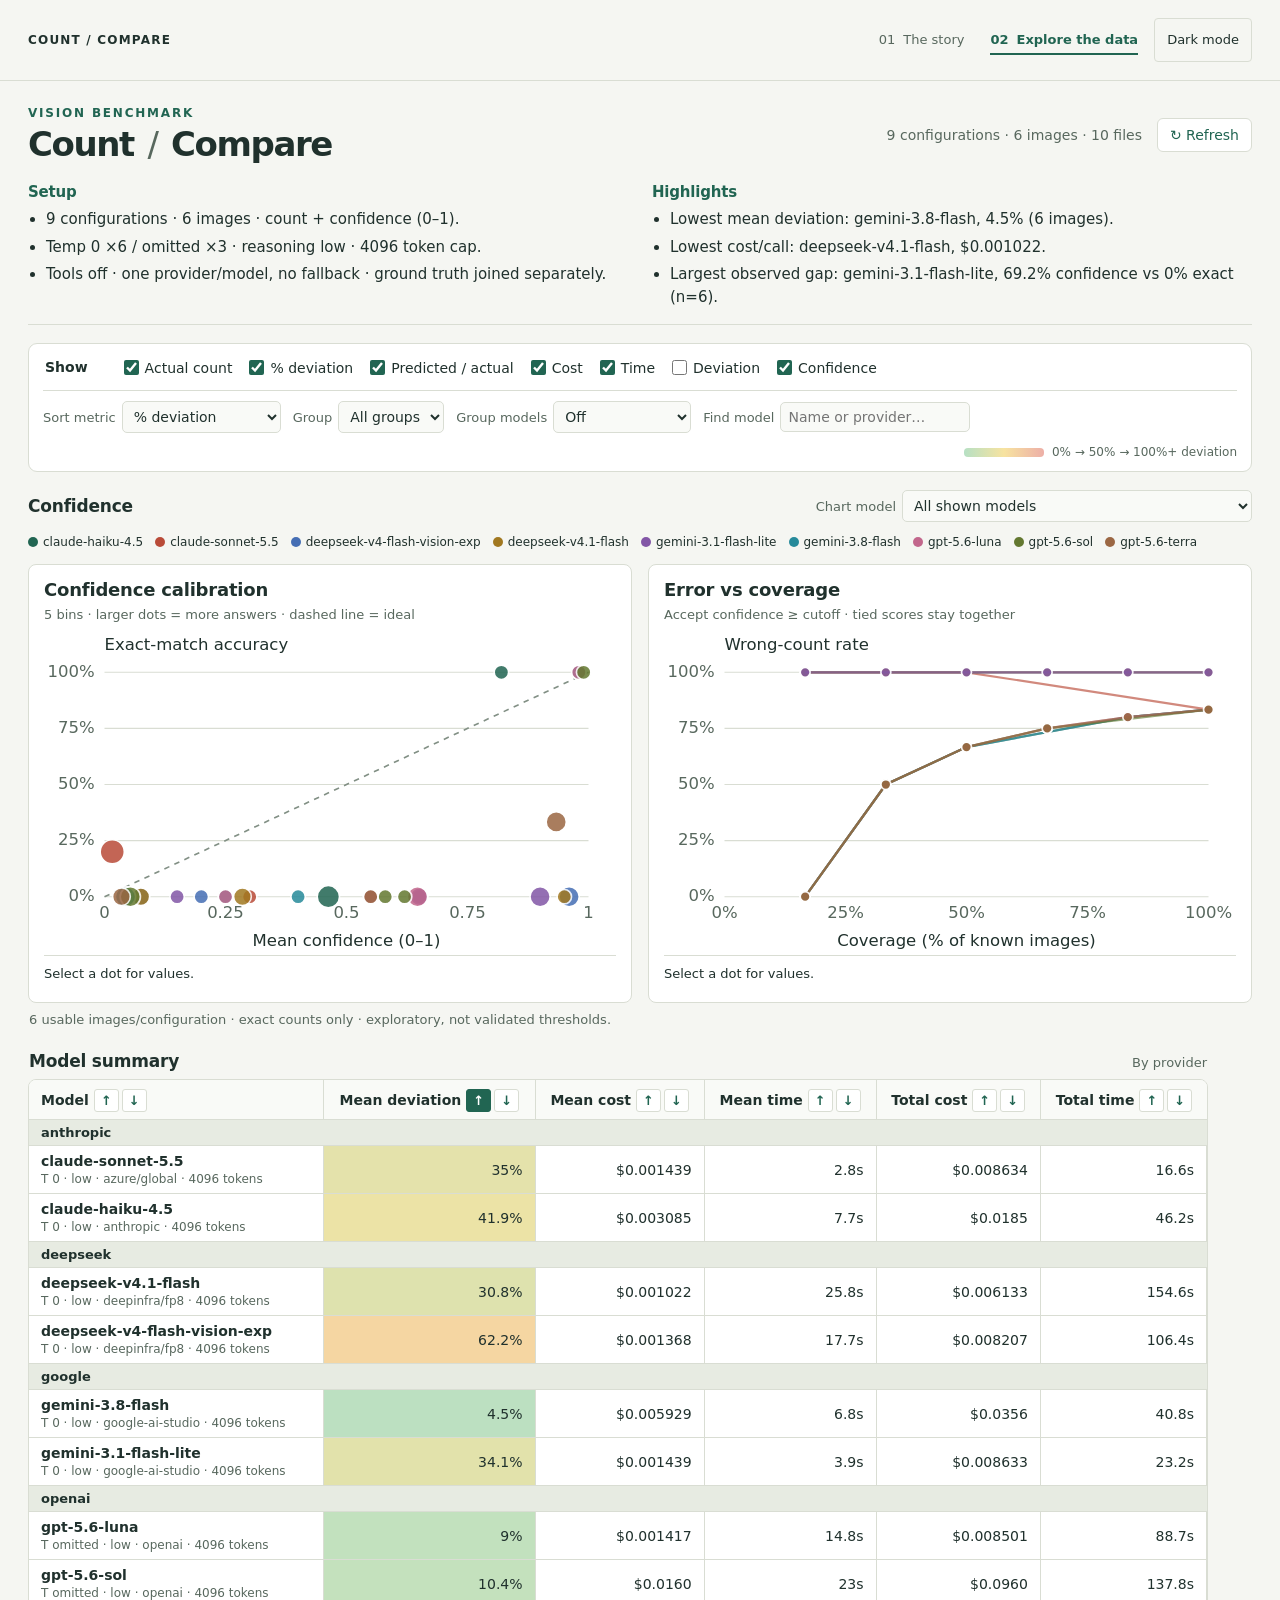
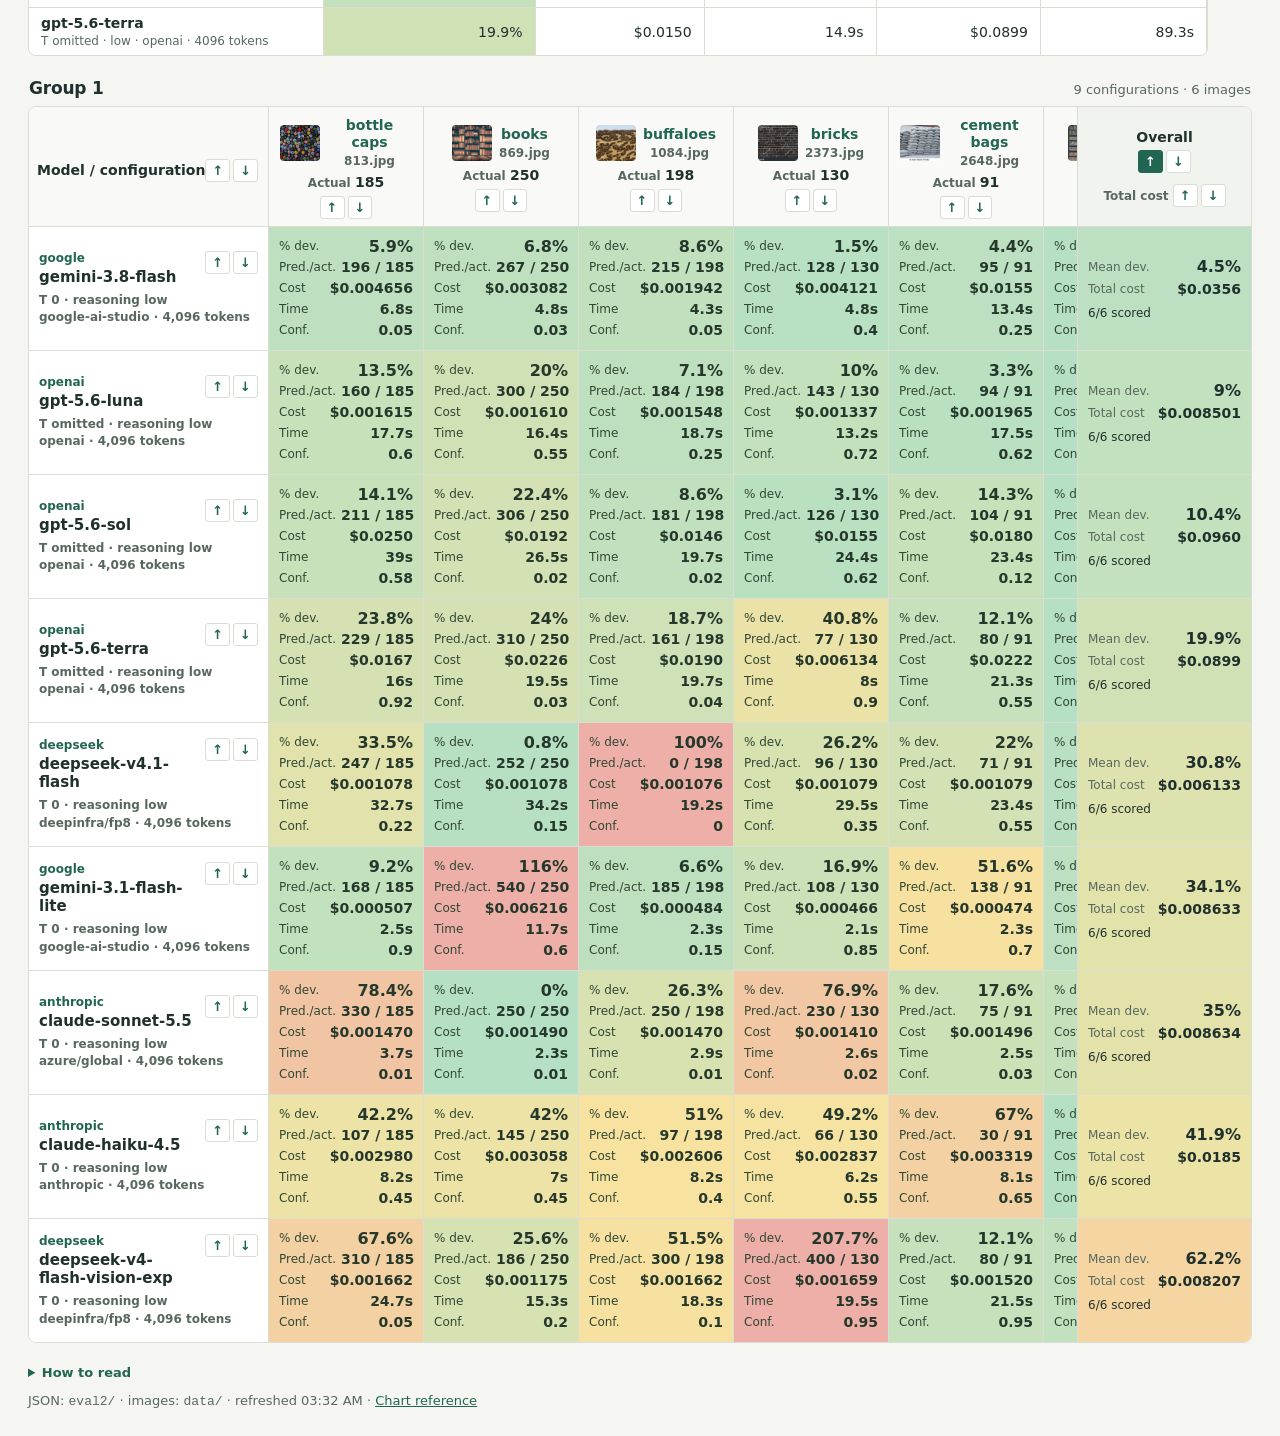
==== compare.html @ f66fe293 "docs: create data story" ====
<!doctype html>
<html lang="en">
<head>
  <meta charset="utf-8">
  <meta name="color-scheme" content="light dark">
  <meta name="viewport" content="width=device-width, initial-scale=1">
  <meta name="description" content="A compact comparison of image-counting predictions, confidence, cost and latency.">
  <script src="theme.js?v=2"></script>
  <link rel="stylesheet" href="theme.css?v=2">
  <title>Count / Compare</title>
  <link rel="stylesheet" href="styles.css?v=2">
  <link rel="stylesheet" href="navigation.css?v=2">
  <script src="charts.js?v=2" defer></script>
  <script src="app.js?v=2" defer></script>
</head>
<body>
  <nav class="page-nav" aria-label="Benchmark pages"><a class="page-brand" href="index.html">COUNT / COMPARE</a><div><a href="index.html">01 <span>The story</span></a><a href="compare.html" aria-current="page">02 <span>Explore the data</span></a></div><button id="theme-toggle" class="theme-toggle" type="button" aria-label="Switch to dark mode">Dark mode</button></nav>
  <main>
    <header class="masthead">
      <div><p class="eyebrow">VISION BENCHMARK</p><h1>Count <span>/</span> Compare</h1></div>
      <div class="header-right"><p id="summary" aria-live="polite">Loading results…</p><button id="reload" type="button">↻ Refresh</button></div>
    </header>
    <section class="overview" aria-label="Benchmark setup and observations">
      <div><h2>Setup</h2><ul id="setup-notes"><li>Loading configuration…</li></ul></div>
      <div><h2>Highlights</h2><ul id="model-observations"><li>Loading observations…</li></ul></div>
    </section>
    <section class="controls" aria-label="Table settings">
      <fieldset id="metrics"><legend>Show</legend></fieldset>
      <div class="control-row">
        <label>Sort metric <select id="sort-metric" aria-label="Metric for row and column sorting"></select></label>
        <label>Group <select id="group-filter" aria-label="Filter image group"><option value="">All groups</option></select></label>
        <label>Group models <select id="provider-grouping" aria-label="Group models by provider"><option value="">Off</option><option value="asc">Provider A → Z</option><option value="desc">Provider Z → A</option></select></label>
        <label class="search-label">Find model <input id="search" type="search" placeholder="Name or provider…"></label>
        <div class="legend"><span class="ramp" aria-hidden="true"></span><span>0% → 50% → 100%+ deviation</span></div>
      </div>
    </section>
    <details id="warnings" hidden><summary></summary><ul></ul></details>
    <div id="confidence-charts"></div>
    <div id="model-summary"></div>
    <div id="results" aria-live="polite"></div>
    <footer>
      <details class="method-notes"><summary>How to read</summary>
        <p>% deviation = |predicted − actual| / actual × 100; Δ count = predicted − actual. Mean deviation weights images equally, excluding missing predictions and zero actual counts. Confidence is P(exact count); chart accuracy requires an exact match.</p>
        <p>Header arrows sort models; model-row arrows sort images. Provider grouping keeps sorts within providers. Missing values stay last. Cost/time means exclude missing values and skipped calls; totals include known failed-call charges. * marks a partial total. Times are summed request latencies, not wall time.</p>
        <p>Latest record wins per image/configuration. Totals cover displayed records. Charts omit invalid confidence and ambiguous ground truth; coverage includes all images with known ground truth. Equal-confidence answers share one cutoff.</p>
      </details>
      <p>JSON: <code>eval2/</code> · images: <code>data/</code> · <span id="loaded-at"></span> · <a href="https://sanand0.github.io/llmevals/confidence-calibration/" target="_blank" rel="noopener">Chart reference</a></p>
    </footer>
    <noscript>Enable JavaScript to load the result files.</noscript>
  </main>
</body>
</html>
---- theme.css ----
:root {
  color-scheme: light;
  --paper: #f8f6f0; --page-bg: #f5f6f2; --ink: #23352f; --text: #20312d;
  --muted: #58685e; --green: #24624e; --accent: #216552; --on-accent: #ffffff;
  --red: #a44934; --on-red: #ffffff; --line: #d9ddd3; --soft: #e7ebe2;
  --surface: #ffffff; --surface-alt: #f9faf7; --surface-muted: #f1f4ee;
  --hover: #e5eee7; --neutral-mark: #647d6c; --mark-outline: #829085;
  --track: #e9e9e1; --excluded: #e0e3db; --excluded-ink: #596b60;
  --heat-text: #25382b; --heat-label: #314735; --warning-bg: #fff6e4; --warning-ink: #725f3b;
  --series-1: #216552; --series-2: #b94b38; --series-3: #456eb4; --series-4: #a17820;
  --series-5: #8256a6; --series-6: #268a9a; --series-7: #c2678c; --series-8: #637830;
  --series-9: #9b6743; --series-10: #56626f;
  --heat-low: #b6e0c4; --heat-mid: #f7e3a0; --heat-high: #edafa7;
}
:root[data-theme="dark"] {
  color-scheme: dark;
  --paper: #171f1c; --page-bg: #171f1c; --ink: #e6eae0; --text: #e6eae0;
  --muted: #b4c0b5; --green: #8bcdb0; --accent: #8bcdb0; --on-accent: #17261e;
  --red: #efaa91; --on-red: #291b16; --line: #3d4b42; --soft: #26362d;
  --surface: #202c25; --surface-alt: #26322b; --surface-muted: #2b382f;
  --hover: #34453a; --neutral-mark: #9aaa99; --mark-outline: #a0ad9e;
  --track: #303e34; --excluded: #344138; --excluded-ink: #b4c0b5;
  --heat-text: #eef1e8; --heat-label: #dee6dc; --warning-bg: #3a3221; --warning-ink: #edd5a4;
  --series-1: #8bcdb0; --series-2: #efaa91; --series-3: #91b6f0; --series-4: #dfc279;
  --series-5: #c5a3e3; --series-6: #81c8d7; --series-7: #e6a2c3; --series-8: #bacf85;
  --series-9: #d5ad8d; --series-10: #b7c2cc;
  --heat-low: #2a4f3b; --heat-mid: #5a4c23; --heat-high: #63312e;
}
---- styles.css ----
:root {
  font-family: Inter, ui-sans-serif, system-ui, -apple-system, BlinkMacSystemFont, "Segoe UI", sans-serif;
  font-size: 15px;
  color: var(--text);
  background: var(--page-bg);
  font-synthesis: none;
}
* { box-sizing: border-box; }
body { margin: 0; }
main { max-width: 1680px; margin: auto; padding: 25px 28px 18px; }
button, input, select { font: inherit; }
button, select { cursor: pointer; }
button, a { color: var(--accent); }
button:hover { background: var(--hover); }
button:disabled { opacity: .5; cursor: wait; }
button:focus-visible, input:focus-visible, select:focus-visible, a:focus-visible,
summary:focus-visible, .table-wrap:focus-visible { outline: 2px solid var(--accent); outline-offset: 3px; }
.masthead { display: flex; justify-content: space-between; align-items: center; gap: 20px; margin-bottom: 20px; }
.eyebrow { font-size: 12px; font-weight: 750; letter-spacing: .15em; color: var(--accent); margin: 0 0 6px; }
h1 { font-size: 34px; letter-spacing: -1.4px; line-height: 1.1; margin: 0; font-weight: 650; }
h1 span { color: var(--muted); font-weight: 350; padding: 0 3px; }
h2 { font-size: 17px; letter-spacing: -.2px; margin: 0; font-weight: 700; }
.header-right { display: flex; align-items: center; gap: 15px; font-size: 14px; color: var(--muted); }
.header-right button { border: 1px solid var(--line); border-radius: 6px; background: var(--surface); padding: 8px 12px; }
.overview { display: grid; grid-template-columns: 1fr 1fr; gap: 24px; margin: 0 0 18px; padding-bottom: 16px; border-bottom: 1px solid var(--line); }
.overview h2 { color: var(--accent); font-size: 15px; }
.overview ul { padding-left: 18px; margin: 7px 0 0; font-size: 15px; line-height: 1.5; }
.overview li + li { margin-top: 5px; }
.overview li { overflow-wrap: anywhere; }
.controls { background: var(--surface); border: 1px solid var(--line); border-radius: 9px; padding: 12px 14px; margin-bottom: 18px; }
fieldset { border: 0; margin: 0; padding: 0; display: flex; align-items: center; flex-wrap: wrap; gap: 10px 17px; font-size: 14px; }
legend { float: left; font-weight: 700; margin-right: 17px; line-height: 23px; }
label { display: inline-flex; align-items: center; gap: 6px; }
input[type=checkbox] { accent-color: var(--accent); margin: 0; width: 15px; height: 15px; cursor: pointer; }
.control-row { display: flex; align-items: center; gap: 12px; flex-wrap: wrap; border-top: 1px solid var(--line); margin-top: 11px; padding-top: 10px; font-size: 13px; color: var(--muted); }
select, input[type=search] { border: 1px solid var(--line); border-radius: 5px; padding: 6px 7px; background: var(--surface-alt); color: var(--text); font-size: 14px; max-width: 210px; }
.legend { display: flex; gap: 8px; align-items: center; margin-left: auto; font-size: 12px; white-space: nowrap; }
.ramp { display: block; width: 80px; height: 9px; border-radius: 4px; background: linear-gradient(90deg, var(--heat-low), var(--heat-mid), var(--heat-high)); }
.charts-section { margin-bottom: 22px; }
.charts-heading { display: flex; align-items: center; justify-content: space-between; gap: 12px; margin-bottom: 10px; }
.charts-heading label { font-size: 13px; color: var(--muted); min-width: 0; }
.charts-heading select { max-width: 350px; min-width: 0; }
.chart-legend { display: flex; flex-wrap: wrap; gap: 5px 12px; margin-bottom: 12px; }
.chart-legend button { display: inline-flex; align-items: center; gap: 5px; border: 0; border-radius: 4px; padding: 3px 0; background: transparent; color: var(--text); font-size: 12px; overflow-wrap: anywhere; }
.chart-legend button:hover { background: var(--hover); }
.chart-legend i { width: 10px; height: 10px; border-radius: 50%; flex-shrink: 0; }
.chart-panels { display: grid; grid-template-columns: repeat(2, minmax(0, 1fr)); gap: 16px; }
.chart-card { border: 1px solid var(--line); background: var(--surface); border-radius: 8px; padding: 14px 15px 0; min-width: 0; }
.chart-card h3 { font-size: 18px; letter-spacing: -.2px; margin: 0 0 5px; }
.chart-description { font-size: 13px; color: var(--muted); line-height: 1.5; margin: 0; }
.chart-card svg { display: block; width: 100%; max-height: 350px; }
.chart-grid { stroke: var(--line); stroke-width: 1; }
.chart-diagonal { stroke: var(--mark-outline); stroke-width: 1.5; stroke-dasharray: 5 5; }
.chart-tick { font-size: 15px; fill: var(--muted); }
.chart-axis { font-size: 15px; fill: var(--text); }
.chart-point { cursor: pointer; opacity: .85; }
.chart-point:hover, .chart-point:focus { opacity: 1; stroke: var(--text); stroke-width: 2.5; outline: none; }
.chart-detail { border-top: 1px solid var(--line); min-height: 47px; margin: 0; padding: 8px 0; font-size: 13px; line-height: 1.5; color: var(--text); overflow-wrap: anywhere; }
.chart-note { font-size: 13px; color: var(--muted); line-height: 1.5; margin: 7px 1px 0; }
section.group { margin-bottom: 20px; }
.group-heading { display: flex; align-items: baseline; justify-content: space-between; gap: 10px; margin: 0 1px 8px; }
.group-heading p { margin: 0; font-size: 13px; color: var(--muted); }
.table-wrap { overflow: auto; border: 1px solid var(--line); border-radius: 8px; background: var(--surface); isolation: isolate; }
table { border-spacing: 0; width: 100%; font-size: 14px; table-layout: fixed; }
th, td { border-bottom: 1px solid var(--line); border-right: 1px solid var(--line); padding: 9px 10px; vertical-align: middle; }
thead th { position: sticky; top: 0; z-index: 3; background: var(--surface-alt); color: var(--text); font-weight: 600; text-align: center; padding: 10px 8px 7px; }
thead th:first-child, .model-cell { position: sticky; left: 0; background: var(--surface); text-align: left; z-index: 2; width: 240px; }
thead th:first-child { z-index: 5; background: var(--surface-alt); }
.overall, thead th:last-child { position: sticky; right: 0; z-index: 2; width: 174px; border-left: 1px solid var(--line); border-right: 0; background: var(--surface-alt); }
thead th:last-child { z-index: 5; background: var(--surface-muted); }
thead th:not(:first-child):not(:last-child) { width: 155px; }
.image-link { display: flex; align-items: center; justify-content: center; gap: 7px; text-decoration: none; }
.image-link:hover .image-label { text-decoration: underline; }
.image-link img { width: 40px; height: 36px; object-fit: cover; border-radius: 4px; background: var(--soft); flex-shrink: 0; }
.image-label { font-size: 14px; line-height: 1.2; overflow-wrap: anywhere; max-width: 86px; }
.image-id { color: var(--muted); font-size: 12px; margin-top: 3px; }
.actual { font-size: 12px; margin: 6px 0 1px; color: var(--muted); }
.actual strong { color: var(--text); font-size: 14px; }
.arrows { display: inline-flex; gap: 3px; align-items: center; margin-top: 5px; }
.arrows button { border: 1px solid var(--line); border-radius: 3px; background: var(--surface); padding: 1px 6px; font-size: 13px; line-height: 19px; }
.arrows button[aria-pressed=true] { color: var(--on-accent); background: var(--accent); border-color: var(--accent); }
.model-name { font-size: 15px; font-weight: 650; line-height: 1.25; overflow-wrap: anywhere; }
.model-vendor { font-size: 12px; color: var(--accent); font-weight: 650; margin-bottom: 3px; }
.model-spec { font-size: 12px; color: var(--muted); line-height: 1.45; margin-top: 5px; overflow-wrap: anywhere; }
.model-cell .arrows { float: right; margin-top: 0; margin-left: 6px; }
.metric { display: flex; justify-content: space-between; gap: 5px; line-height: 21px; font-variant-numeric: tabular-nums; white-space: nowrap; }
.metric-label { color: var(--muted); font-size: 12px; }
.metric-value { font-size: 14px; font-weight: 600; }
.primary .metric-value { font-size: 16px; font-weight: 750; }
.result-cell { background: var(--surface-muted); color: var(--heat-text); }
.overall .metric { line-height: 22px; }
.coverage { margin-top: 5px; font-size: 12px; line-height: 1.4; }
.missing, .failed, .status-note { font-size: 13px; color: var(--muted); }
.failed, .status-note { color: var(--red); }
.status-note { margin-bottom: 4px; }
.empty { padding: 24px; text-align: center; background: var(--surface); border: 1px solid var(--line); border-radius: 8px; color: var(--muted); }
tbody tr:last-child > * { border-bottom: 0; }
tbody tr:hover .model-cell { background: var(--hover); }
.provider-heading th { position: static; text-align: left; background: var(--soft); color: var(--text); font-size: 13px; font-weight: 700; padding: 6px 12px; border-right: 0; }
.summary-section { max-width: 1180px; margin: 0 0 22px; }
.summary-table { table-layout: auto; min-width: 980px; font-size: 14px; }
.summary-table th, .summary-table td { padding: 7px 12px; font-variant-numeric: tabular-nums; }
.summary-table td { text-align: right; }
.summary-table thead th:not(:first-child) { width: auto; position: static; border-left: 0; background: var(--surface-alt); white-space: nowrap; }
.summary-table thead th:first-child, .summary-model { width: 295px; min-width: 250px; text-align: left; }
.summary-model { position: sticky; left: 0; background: var(--surface); z-index: 2; font-weight: 600; overflow-wrap: anywhere; }
.summary-model small { display: block; color: var(--muted); font-size: 12px; font-weight: 400; margin-top: 3px; }
.summary-table .arrows { margin-top: 2px; margin-left: 5px; }
.summary-table .provider-heading th { padding: 5px 12px; }
.summary-table tbody:not(:last-child) tr:last-child > * { border-bottom: 1px solid var(--line); }
.summary-note { font-size: 13px; color: var(--muted); margin: 7px 1px 0; }
footer { font-size: 13px; color: var(--muted); line-height: 1.5; margin-top: 16px; max-width: 1180px; }
footer p { margin: 8px 0; }
.method-notes summary { cursor: pointer; color: var(--accent); font-weight: 600; }
code { font-size: inherit; }
#warnings { font-size: 14px; border: 1px solid var(--line); background: var(--warning-bg); border-radius: 6px; padding: 9px 12px; margin: 0 0 12px; color: var(--warning-ink); }
#warnings ul { padding-left: 20px; margin-bottom: 0; }
.load-error { color: var(--red); }
.table-wrap::-webkit-scrollbar { width: 8px; height: 8px; }
.table-wrap::-webkit-scrollbar-thumb { background: var(--mark-outline); border-radius: 8px; }
.table-wrap::-webkit-scrollbar-track { background: var(--surface-muted); }
@media (max-width: 750px) {
  .overview, .chart-panels { grid-template-columns: 1fr; }
  .overview { gap: 12px; }
  .chart-panels { gap: 12px; }
  .chart-card { padding: 12px 10px 0; }
  .charts-heading { align-items: flex-start; }
  .charts-heading label { flex-direction: column; align-items: flex-start; gap: 4px; }
  .charts-heading select { max-width: 220px; }
  .chart-tick, .chart-axis { font-size: 20px; }
}
@media (max-width: 650px) {
  main { padding: 17px 12px; }
  .masthead { flex-wrap: wrap; align-items: flex-start; gap: 12px; margin-bottom: 17px; }
  h1 { font-size: 29px; white-space: nowrap; }
  .header-right { width: 100%; justify-content: space-between; gap: 8px; }
  .header-right p { margin: 0; line-height: 1.5; font-size: 12px; }
  .controls { padding: 10px; }
  fieldset { gap: 9px 13px; }
  legend { margin-right: 10px; }
  .control-row { gap: 10px; }
  .legend { margin-left: 0; }
  thead th:first-child, .model-cell { width: 168px; }
  .overall, thead th:last-child { position: static; }
  th, td { padding: 9px; }
  .group-heading { align-items: center; }
  .group-heading p { font-size: 12px; }
  .summary-table thead th:first-child, .summary-model { width: 230px; min-width: 210px; }
  .summary-table th, .summary-table td { padding: 7px 10px; }
}
@media (prefers-reduced-motion: no-preference) { button { transition: background .15s ease; } }

.result-cell .metric-label { color: var(--heat-label); }
---- navigation.css ----
.page-nav { display: flex; align-items: center; justify-content: space-between; gap: 16px; max-width: 1680px; margin: auto; padding: 18px 28px; border-bottom: 1px solid var(--line); font: 13px/1.4 ui-sans-serif, system-ui, sans-serif; }
.page-nav a { color: var(--muted); text-decoration: none; }
.page-nav .page-brand { color: var(--text); font-size: 12px; font-weight: 750; letter-spacing: .1em; }
.page-nav > div { display: flex; gap: 26px; }
.page-nav > div a { display: flex; gap: 8px; padding: 4px 0; }
.page-nav a[aria-current] { color: var(--accent); font-weight: 700; box-shadow: 0 2px var(--accent); }
.page-nav a:hover { color: var(--accent); }
.page-nav a:focus-visible { outline: 2px solid var(--accent); outline-offset: 5px; }
@media (max-width: 650px) { .page-nav { padding: 15px 16px; } .page-nav > div { gap: 16px; } .page-nav .page-brand { max-width: 74px; font-size: 10px; } .page-nav > div a { gap: 5px; font-size: 12px; } }

.page-nav > div { margin-left: auto; }
.theme-toggle { border: 1px solid var(--line); border-radius: 4px; background: transparent; color: var(--text); min-height: 44px; padding: 8px 12px; font: inherit; cursor: pointer; white-space: nowrap; }
.theme-toggle:hover { background: var(--hover); }
.theme-toggle:focus-visible { outline: 2px solid var(--accent); outline-offset: 4px; }
@media (max-width: 600px) { .page-nav { display: grid; grid-template-columns: 1fr auto; gap: 8px 18px; } .page-nav .page-brand { max-width: none; font-size: 11px; } .page-nav > div { grid-column: 1 / -1; grid-row: 2; margin: 0; justify-content: space-between; } .theme-toggle { grid-column: 2; grid-row: 1; font-size: 12px; } .page-nav > div a { min-height: 44px; align-items: center; } }
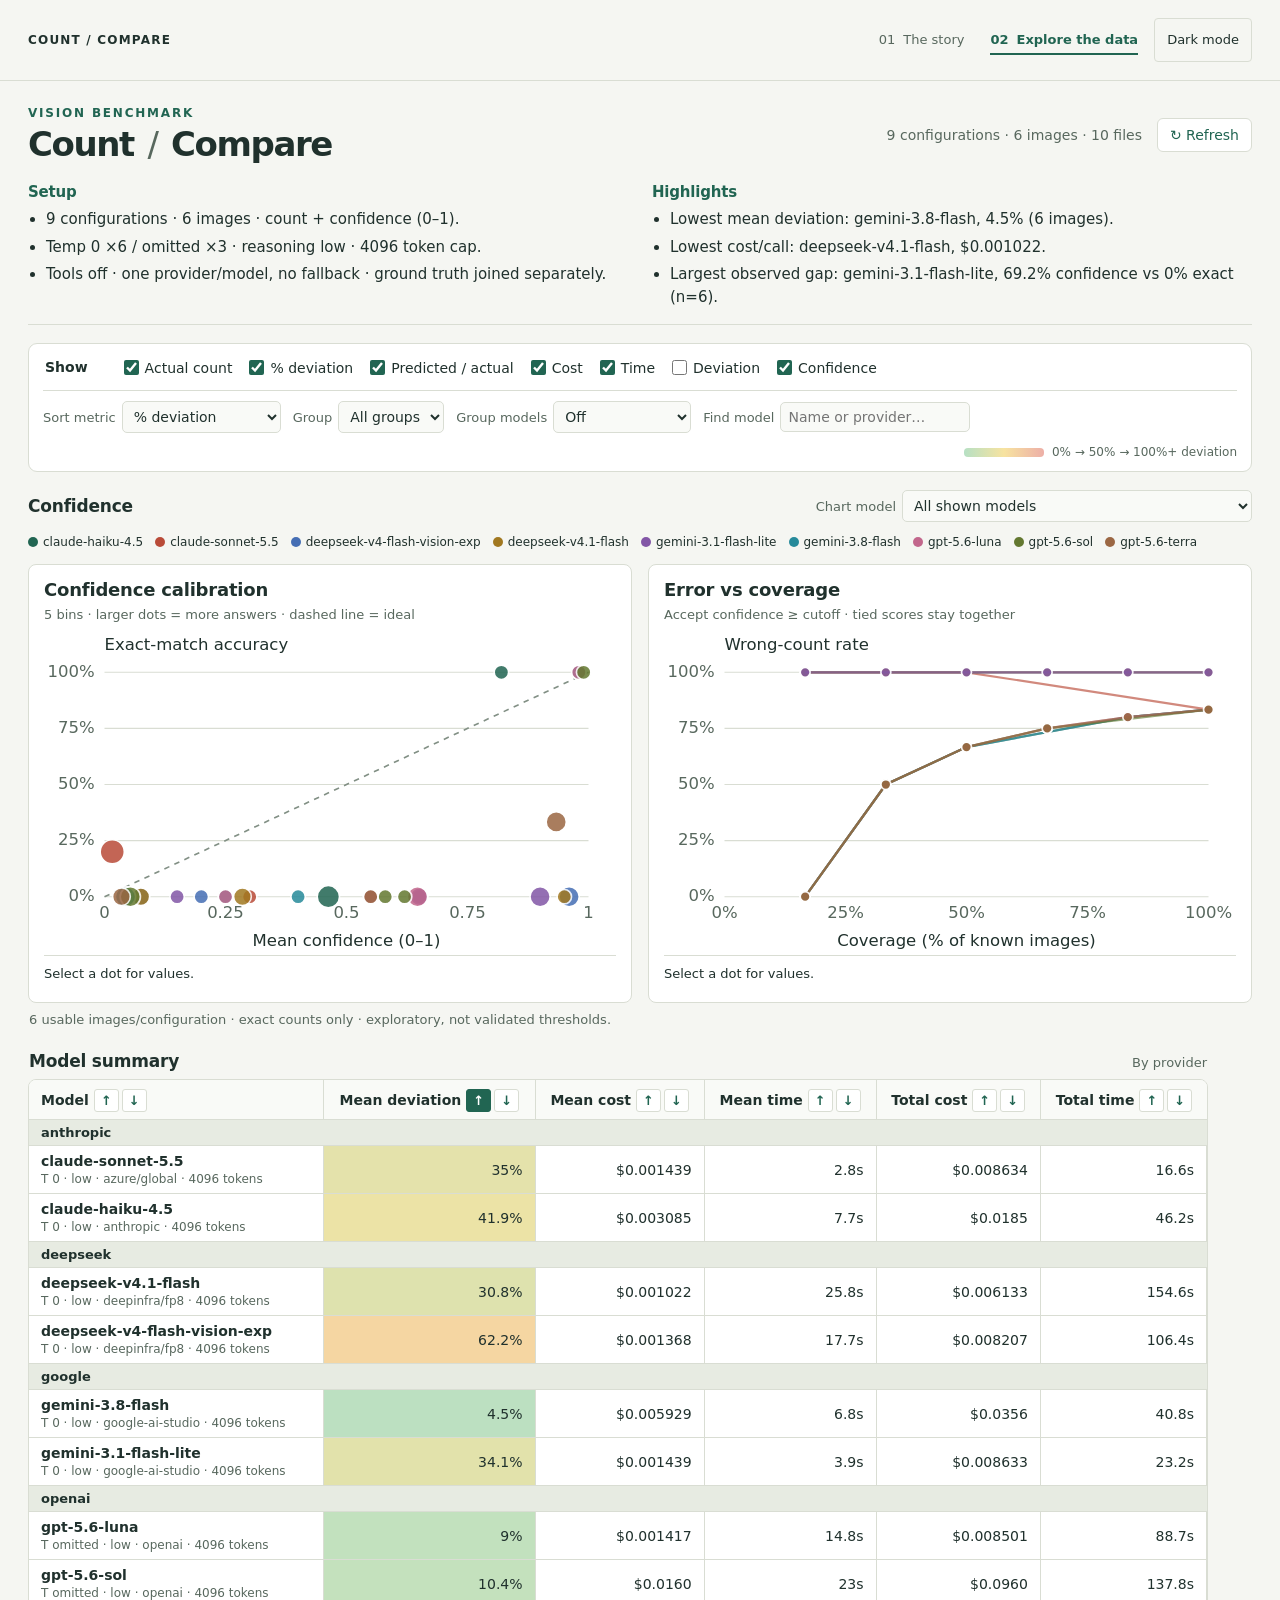
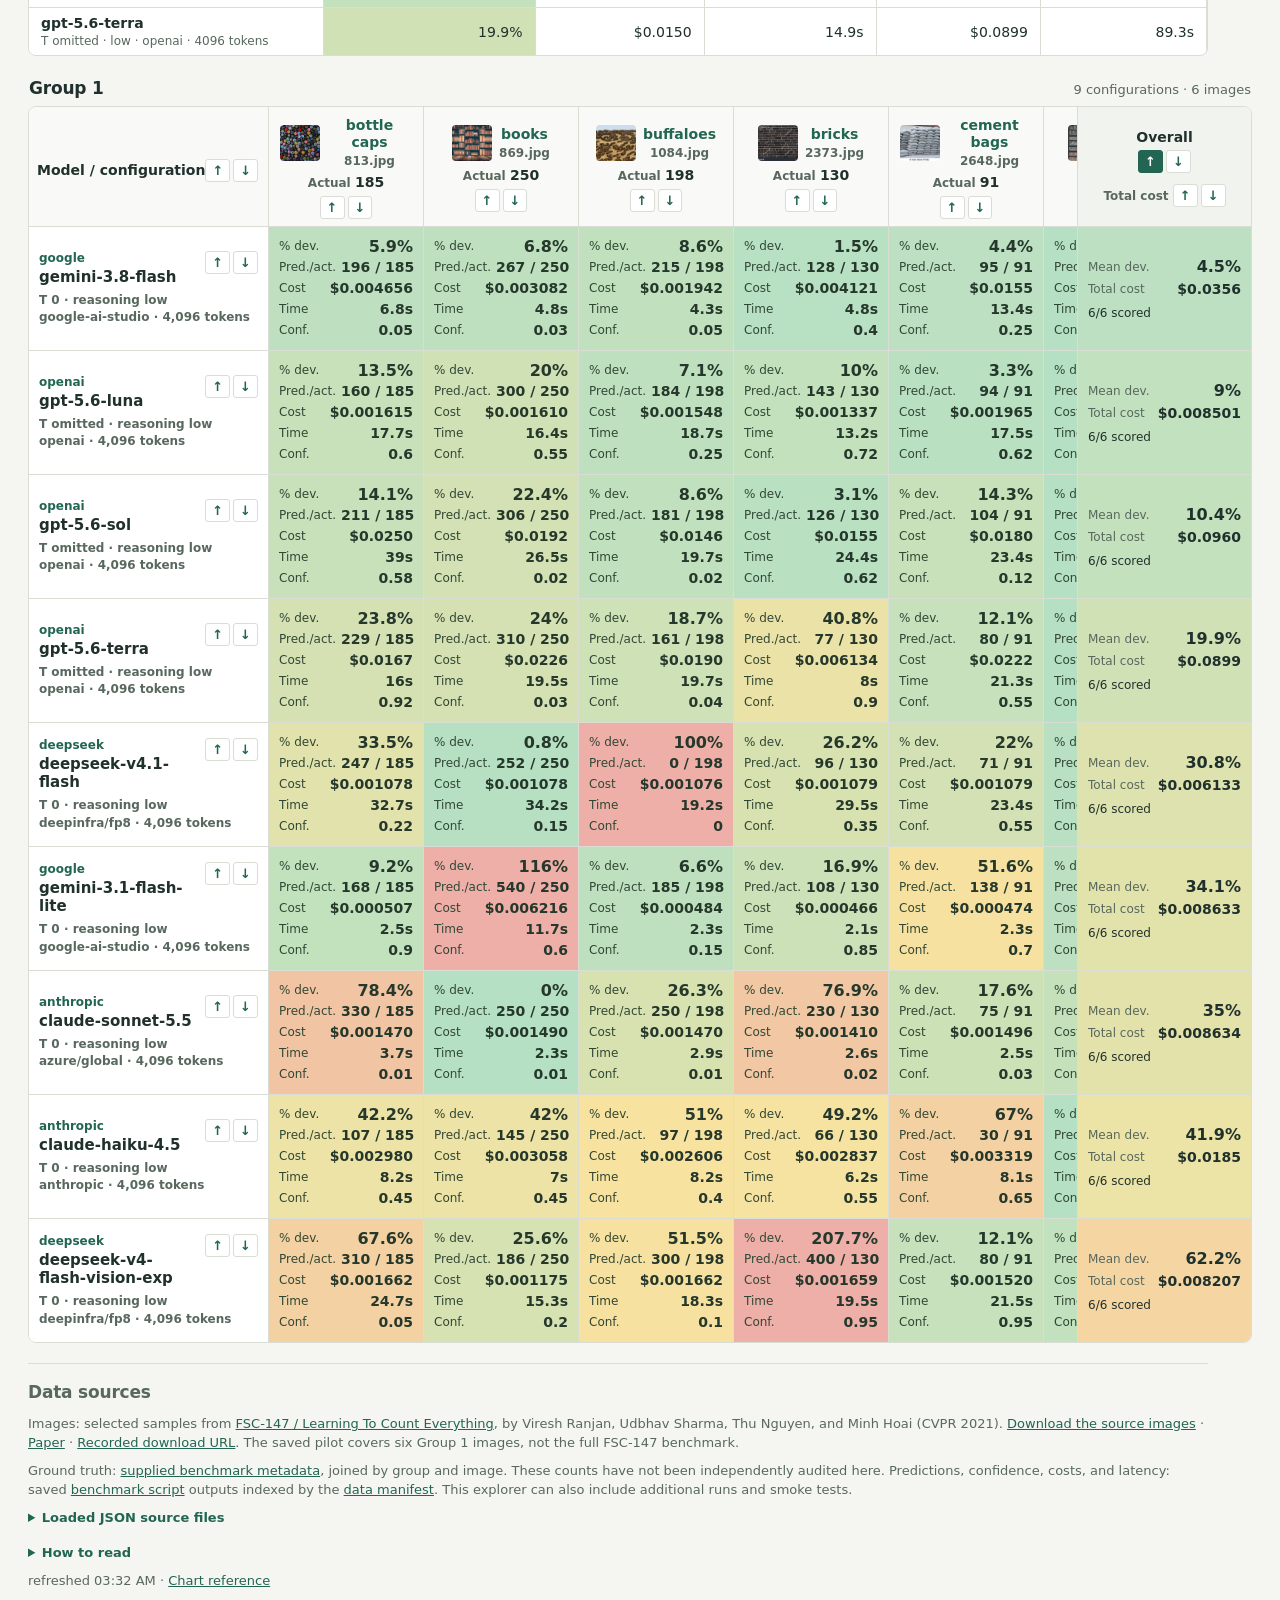
==== commit f75edb47: "docs: add dataset source" ====
--- a/compare.html
+++ b/compare.html
@@ -8,10 +8,10 @@
   <script src="theme.js?v=2"></script>
   <link rel="stylesheet" href="theme.css?v=2">
   <title>Count / Compare</title>
-  <link rel="stylesheet" href="styles.css?v=2">
+  <link rel="stylesheet" href="styles.css?v=3">
   <link rel="stylesheet" href="navigation.css?v=2">
   <script src="charts.js?v=2" defer></script>
-  <script src="app.js?v=2" defer></script>
+  <script src="app.js?v=3" defer></script>
 </head>
 <body>
   <nav class="page-nav" aria-label="Benchmark pages"><a class="page-brand" href="index.html">COUNT / COMPARE</a><div><a href="index.html">01 <span>The story</span></a><a href="compare.html" aria-current="page">02 <span>Explore the data</span></a></div><button id="theme-toggle" class="theme-toggle" type="button" aria-label="Switch to dark mode">Dark mode</button></nav>
@@ -39,12 +39,18 @@
     <div id="model-summary"></div>
     <div id="results" aria-live="polite"></div>
     <footer>
+      <section class="data-sources" aria-labelledby="data-sources-heading">
+        <h2 id="data-sources-heading">Data sources</h2>
+        <p class="dataset-source">Images: selected samples from <a href="https://github.com/cvlab-stonybrook/LearningToCountEverything#dataset-download">FSC-147 / Learning To Count Everything</a>, by Viresh Ranjan, Udbhav Sharma, Thu Nguyen, and Minh Hoai (CVPR 2021). <a href="https://drive.google.com/file/d/1ymDYrGs9DSRicfZbSCDiOu0ikGDh5k6S/view?usp=sharing">Download the source images</a> · <a href="https://arxiv.org/abs/2104.08391">Paper</a> · <a href="data/data_source.txt">Recorded download URL</a>. The saved pilot covers six Group 1 images, not the full FSC-147 benchmark.</p>
+        <p>Ground truth: <a href="eval2/metadata.json">supplied benchmark metadata</a>, joined by group and image. These counts have not been independently audited here. Predictions, confidence, costs, and latency: saved <a href="main3.py">benchmark script</a> outputs indexed by the <a href="eval2/manifest.json">data manifest</a>. This explorer can also include additional runs and smoke tests.</p>
+        <details class="method-notes"><summary>Loaded JSON source files</summary><ul id="loaded-source-links"><li>Loading source files…</li></ul></details>
+      </section>
       <details class="method-notes"><summary>How to read</summary>
         <p>% deviation = |predicted − actual| / actual × 100; Δ count = predicted − actual. Mean deviation weights images equally, excluding missing predictions and zero actual counts. Confidence is P(exact count); chart accuracy requires an exact match.</p>
         <p>Header arrows sort models; model-row arrows sort images. Provider grouping keeps sorts within providers. Missing values stay last. Cost/time means exclude missing values and skipped calls; totals include known failed-call charges. * marks a partial total. Times are summed request latencies, not wall time.</p>
         <p>Latest record wins per image/configuration. Totals cover displayed records. Charts omit invalid confidence and ambiguous ground truth; coverage includes all images with known ground truth. Equal-confidence answers share one cutoff.</p>
       </details>
-      <p>JSON: <code>eval2/</code> · images: <code>data/</code> · <span id="loaded-at"></span> · <a href="https://sanand0.github.io/llmevals/confidence-calibration/" target="_blank" rel="noopener">Chart reference</a></p>
+      <p><span id="loaded-at"></span> · <a href="https://sanand0.github.io/llmevals/confidence-calibration/" target="_blank" rel="noopener">Chart reference</a></p>
     </footer>
     <noscript>Enable JavaScript to load the result files.</noscript>
   </main>
--- a/styles.css
+++ b/styles.css
@@ -111,6 +111,9 @@
 .summary-note { font-size: 13px; color: var(--muted); margin: 7px 1px 0; }
 footer { font-size: 13px; color: var(--muted); line-height: 1.5; margin-top: 16px; max-width: 1180px; }
 footer p { margin: 8px 0; }
+.data-sources { border-top: 1px solid var(--line); padding-top: 16px; margin-bottom: 16px; }
+.data-sources p, #loaded-source-links { overflow-wrap: anywhere; }
+#loaded-source-links { padding-left: 20px; }
 .method-notes summary { cursor: pointer; color: var(--accent); font-weight: 600; }
 code { font-size: inherit; }
 #warnings { font-size: 14px; border: 1px solid var(--line); background: var(--warning-bg); border-radius: 6px; padding: 9px 12px; margin: 0 0 12px; color: var(--warning-ink); }
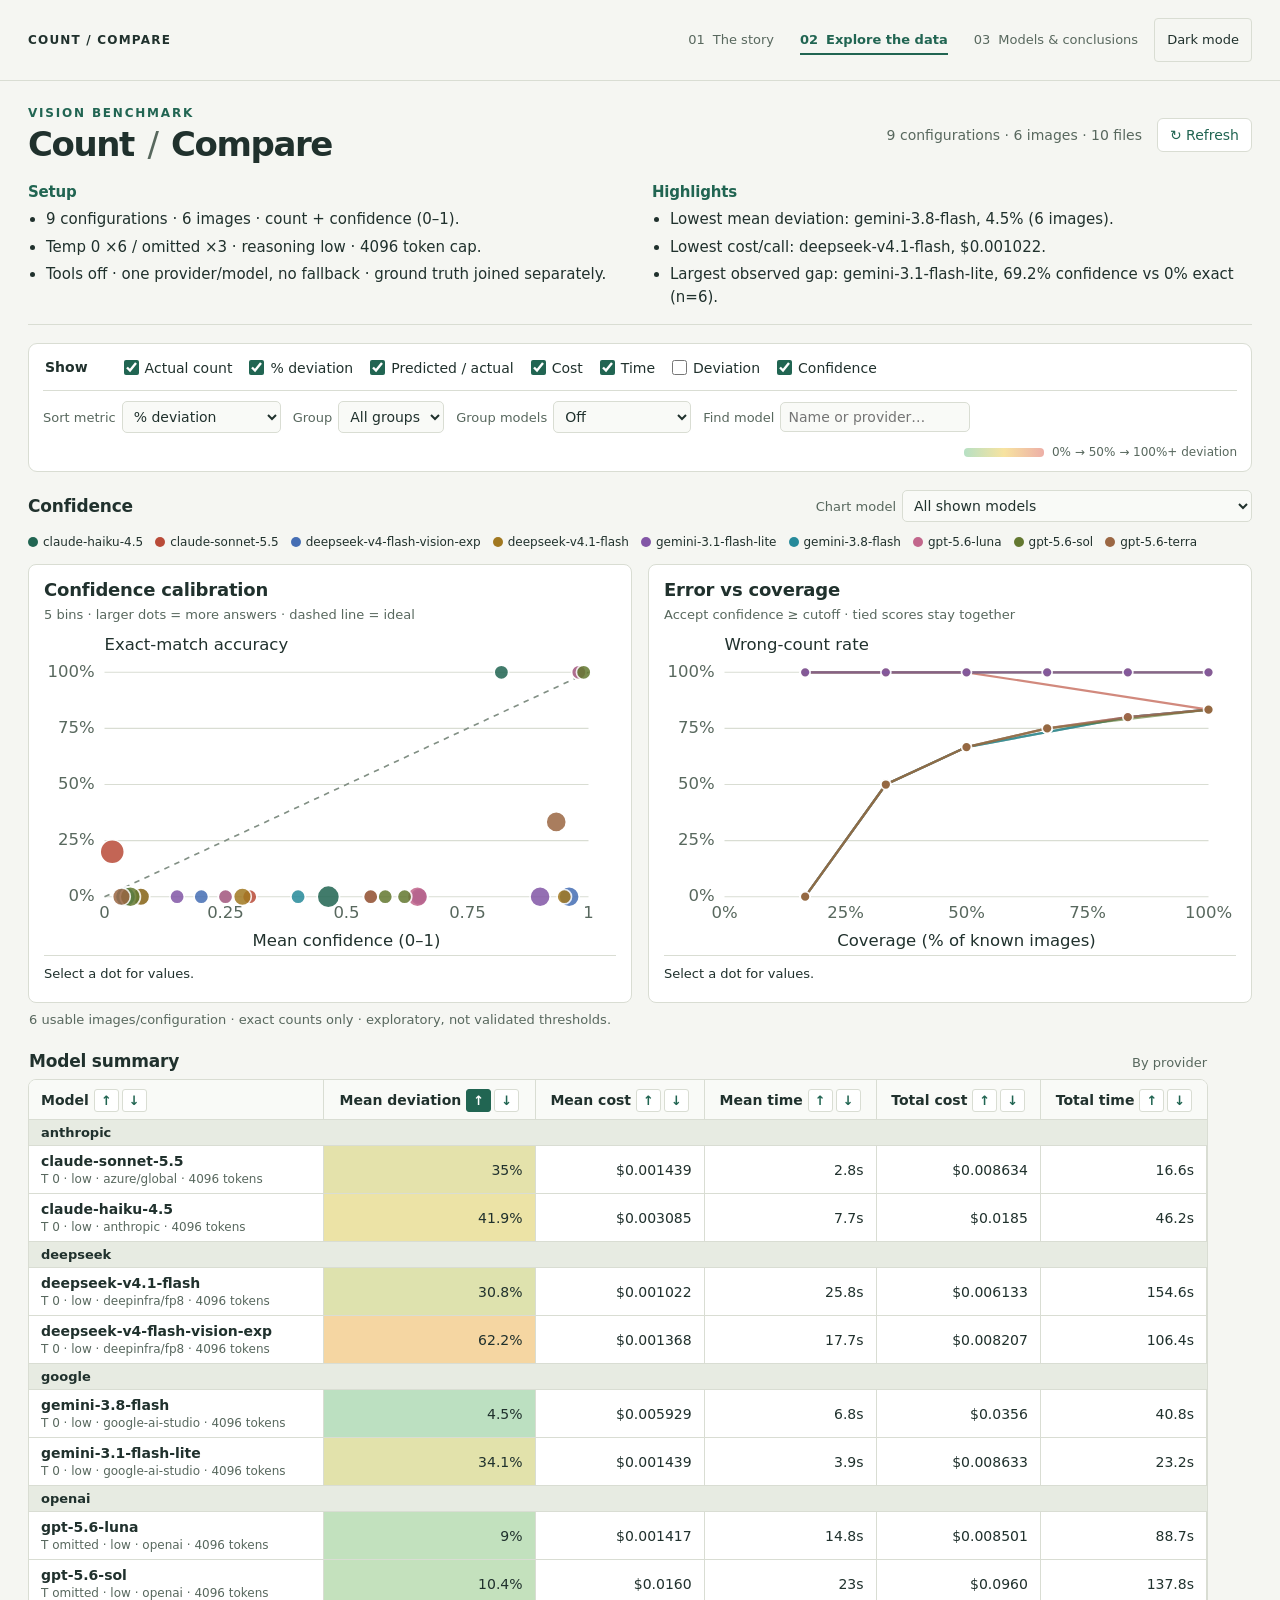
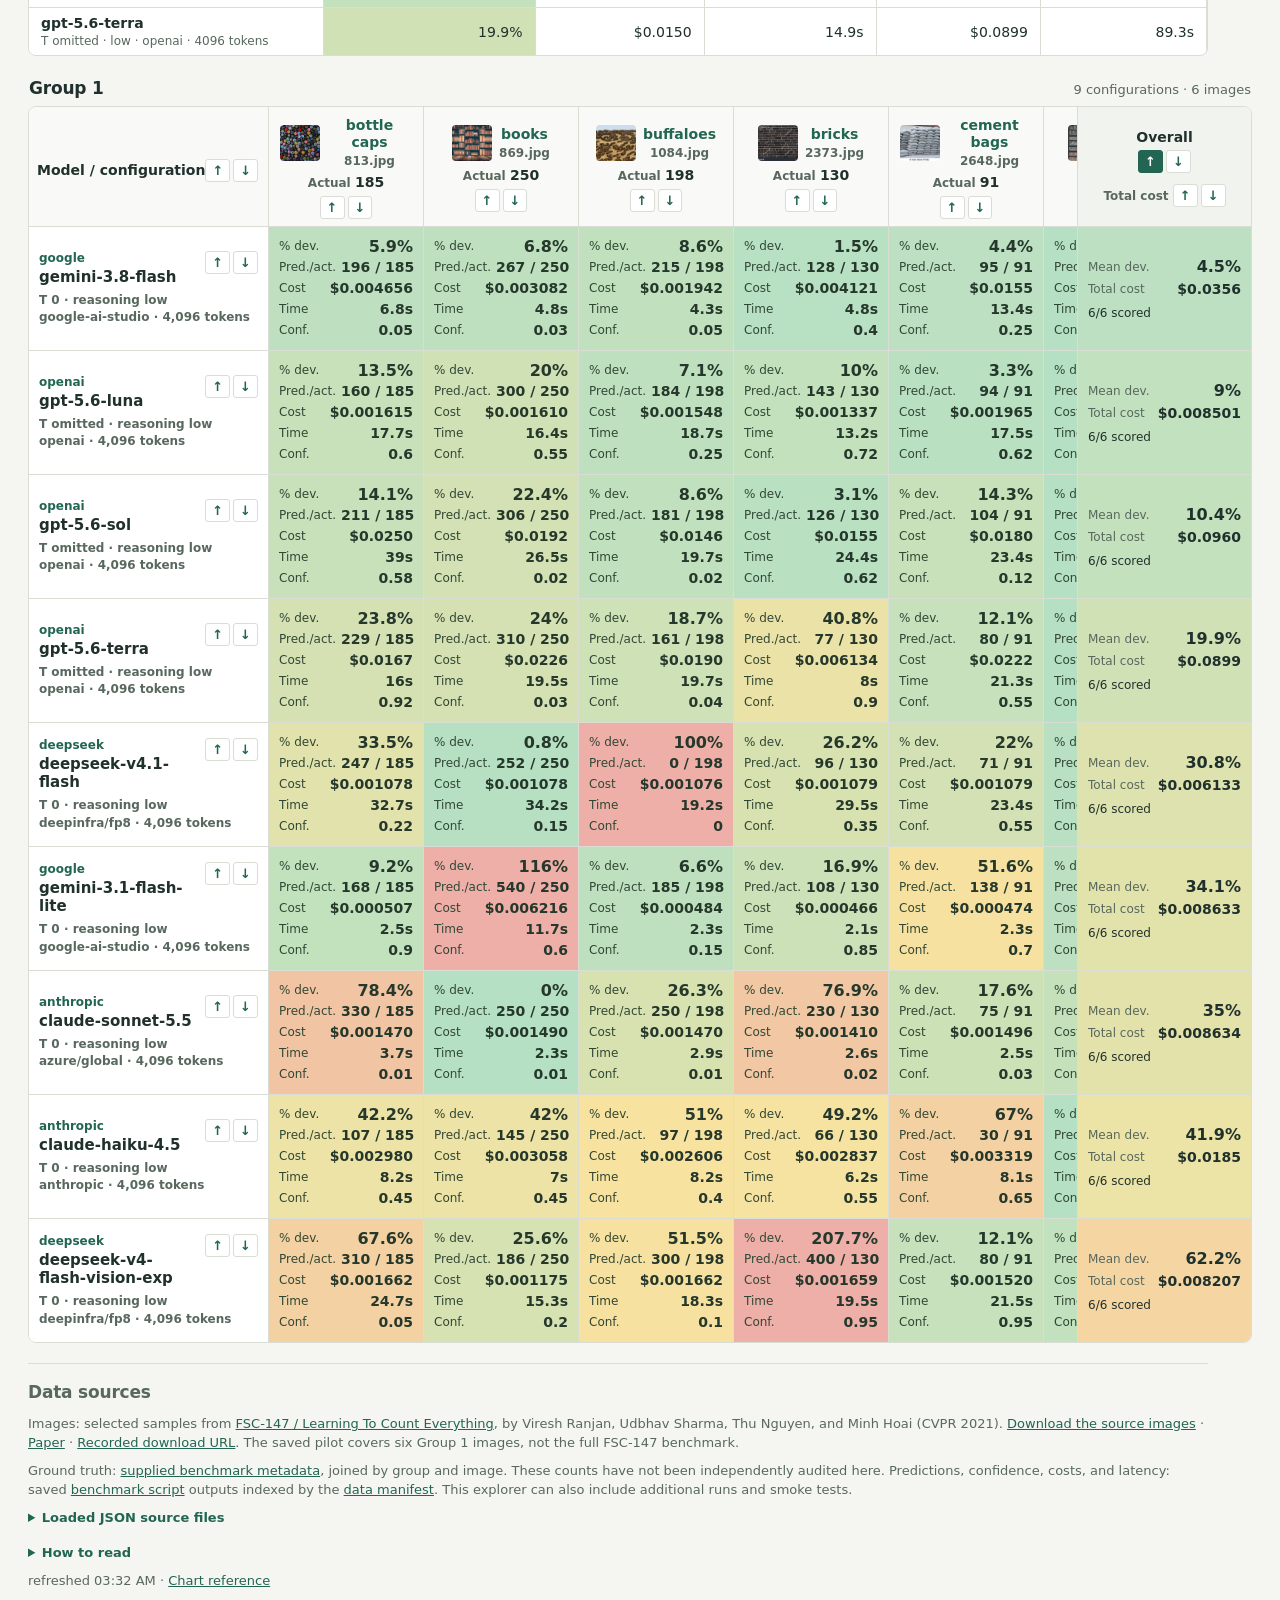
==== commit 19e77c6b: "Add local counting models and confidence comparison page" ====
--- a/compare.html
+++ b/compare.html
@@ -9,12 +9,12 @@
   <link rel="stylesheet" href="theme.css?v=2">
   <title>Count / Compare</title>
   <link rel="stylesheet" href="styles.css?v=3">
-  <link rel="stylesheet" href="navigation.css?v=2">
+  <link rel="stylesheet" href="navigation.css?v=3">
   <script src="charts.js?v=2" defer></script>
   <script src="app.js?v=3" defer></script>
 </head>
 <body>
-  <nav class="page-nav" aria-label="Benchmark pages"><a class="page-brand" href="index.html">COUNT / COMPARE</a><div><a href="index.html">01 <span>The story</span></a><a href="compare.html" aria-current="page">02 <span>Explore the data</span></a></div><button id="theme-toggle" class="theme-toggle" type="button" aria-label="Switch to dark mode">Dark mode</button></nav>
+  <nav class="page-nav" aria-label="Benchmark pages"><a class="page-brand" href="index.html">COUNT / COMPARE</a><div><a href="index.html">01 <span>The story</span></a><a href="compare.html" aria-current="page">02 <span>Explore the data</span></a><a href="insights.html">03 <span>Models & conclusions</span></a></div><button id="theme-toggle" class="theme-toggle" type="button" aria-label="Switch to dark mode">Dark mode</button></nav>
   <main>
     <header class="masthead">
       <div><p class="eyebrow">VISION BENCHMARK</p><h1>Count <span>/</span> Compare</h1></div>
--- a/navigation.css
+++ b/navigation.css
@@ -9,6 +9,7 @@
 @media (max-width: 650px) { .page-nav { padding: 15px 16px; } .page-nav > div { gap: 16px; } .page-nav .page-brand { max-width: 74px; font-size: 10px; } .page-nav > div a { gap: 5px; font-size: 12px; } }
 
 .page-nav > div { margin-left: auto; }
+.page-nav > div { flex-wrap: wrap; }
 .theme-toggle { border: 1px solid var(--line); border-radius: 4px; background: transparent; color: var(--text); min-height: 44px; padding: 8px 12px; font: inherit; cursor: pointer; white-space: nowrap; }
 .theme-toggle:hover { background: var(--hover); }
 .theme-toggle:focus-visible { outline: 2px solid var(--accent); outline-offset: 4px; }
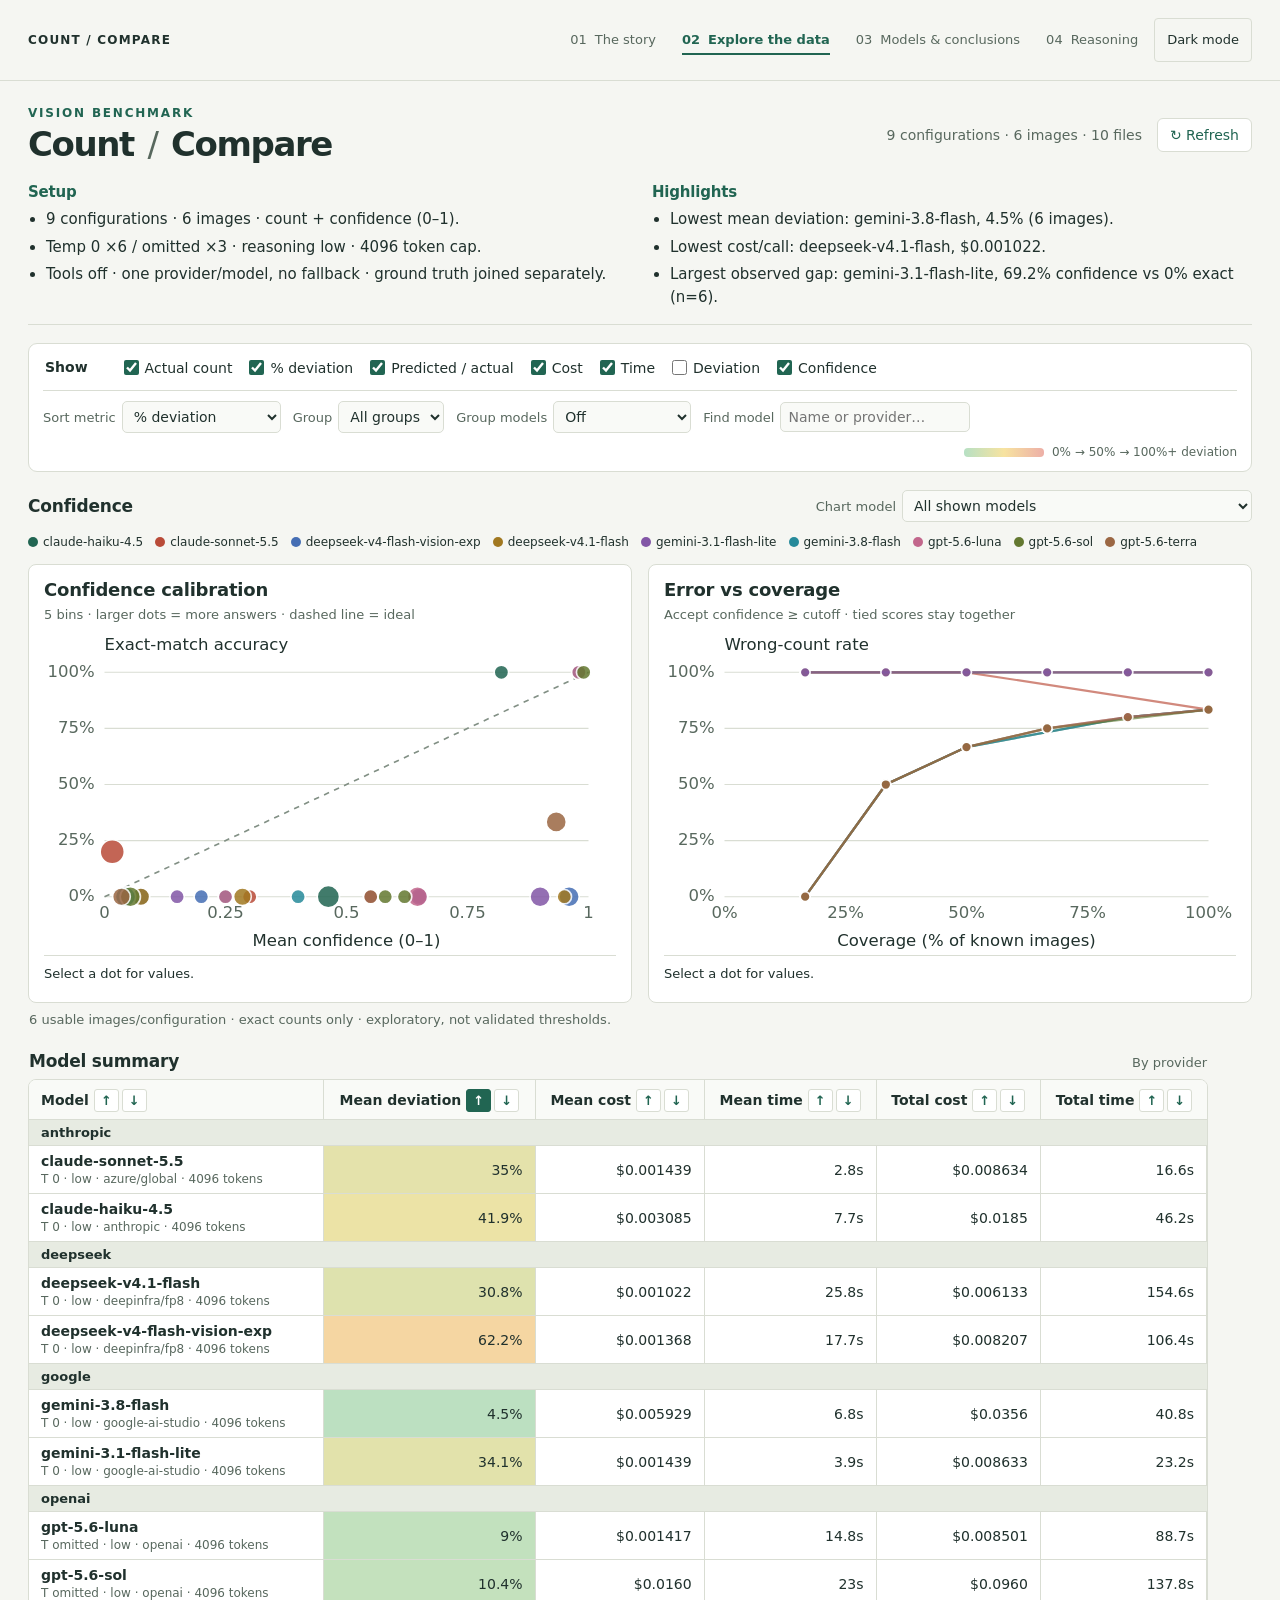
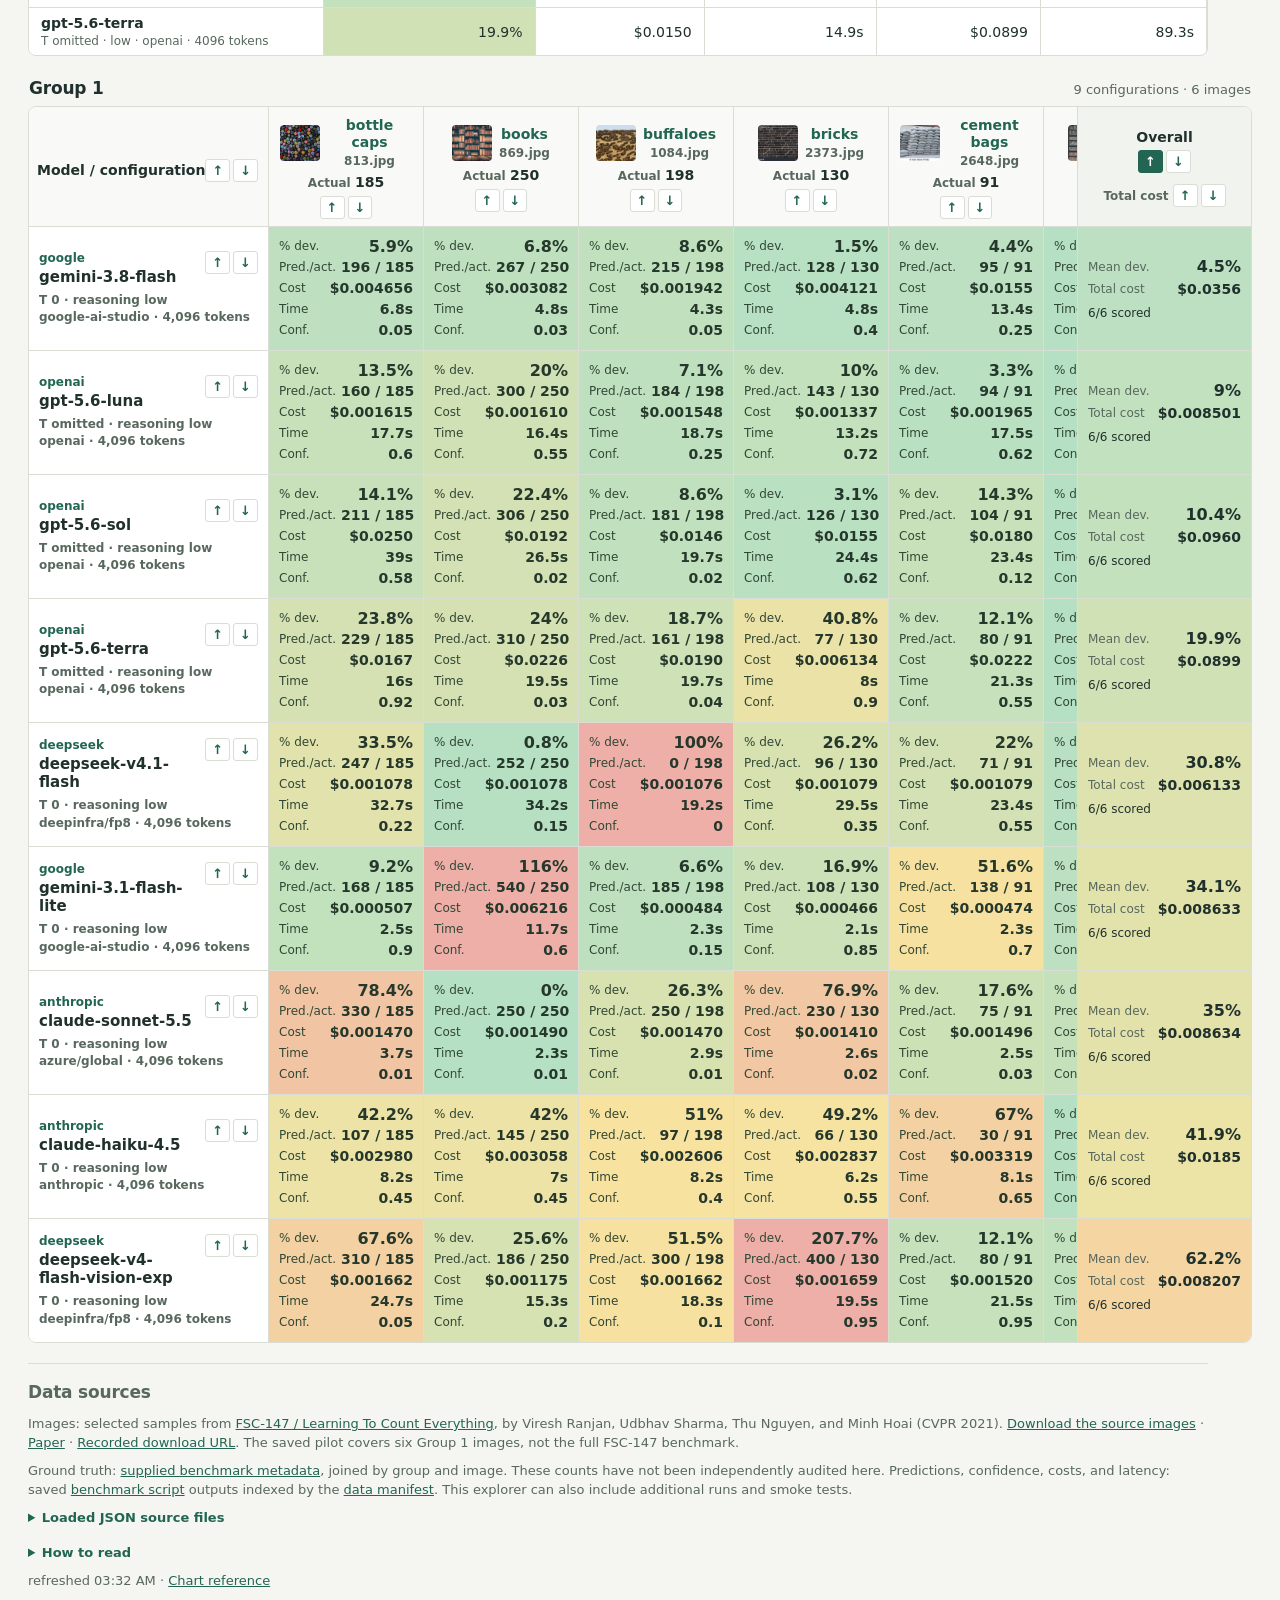
==== commit a3cc30aa: "llm plots accorss resoning" ====
--- a/compare.html
+++ b/compare.html
@@ -14,7 +14,7 @@
   <script src="app.js?v=3" defer></script>
 </head>
 <body>
-  <nav class="page-nav" aria-label="Benchmark pages"><a class="page-brand" href="index.html">COUNT / COMPARE</a><div><a href="index.html">01 <span>The story</span></a><a href="compare.html" aria-current="page">02 <span>Explore the data</span></a><a href="insights.html">03 <span>Models & conclusions</span></a></div><button id="theme-toggle" class="theme-toggle" type="button" aria-label="Switch to dark mode">Dark mode</button></nav>
+  <nav class="page-nav" aria-label="Benchmark pages"><a class="page-brand" href="index.html">COUNT / COMPARE</a><div><a href="index.html">01 <span>The story</span></a><a href="compare.html" aria-current="page">02 <span>Explore the data</span></a><a href="insights.html">03 <span>Models & conclusions</span></a><a href="reasoning.html">04 <span>Reasoning</span></a></div><button id="theme-toggle" class="theme-toggle" type="button" aria-label="Switch to dark mode">Dark mode</button></nav>
   <main>
     <header class="masthead">
       <div><p class="eyebrow">VISION BENCHMARK</p><h1>Count <span>/</span> Compare</h1></div>
